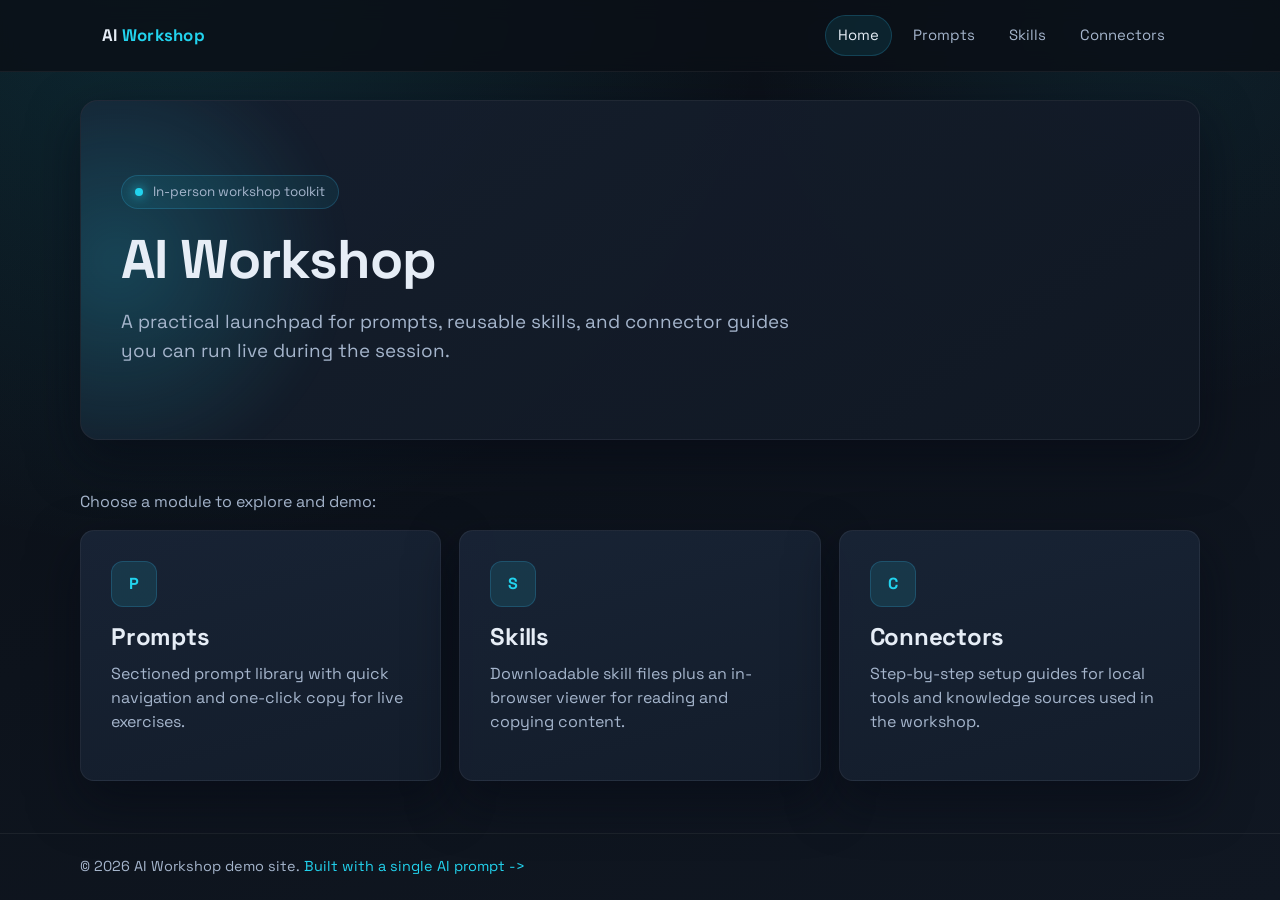
==== index.html @ 91f85812 "Iinitial build" ====
<!doctype html>
<html lang="en">
  <head>
    <meta charset="UTF-8" />
    <meta name="viewport" content="width=device-width, initial-scale=1.0" />
    <title>AI Workshop</title>
    <link rel="preconnect" href="https://fonts.googleapis.com" />
    <link rel="preconnect" href="https://fonts.gstatic.com" crossorigin />
    <link
      href="https://fonts.googleapis.com/css2?family=JetBrains+Mono:wght@400;600&family=Space+Grotesk:wght@400;500;700&display=swap"
      rel="stylesheet"
    />
    <link rel="stylesheet" href="styles.css" />
  </head>
  <body data-page="home">
    <div class="page-wrap">
      <header class="site-header">
        <div class="header-inner">
          <a class="brand" href="index.html">AI <span>Workshop</span></a>
          <nav class="site-nav" aria-label="Primary">
            <a class="nav-link" data-nav="home" href="index.html">Home</a>
            <a class="nav-link" data-nav="prompts" href="prompts.html">Prompts</a>
            <a class="nav-link" data-nav="skills" href="skills.html">Skills</a>
            <a class="nav-link" data-nav="connectors" href="connectors.html">Connectors</a>
          </nav>
        </div>
      </header>

      <main>
        <section class="hero reveal">
          <div class="kicker">In-person workshop toolkit</div>
          <h1>AI Workshop</h1>
          <p>
            A practical launchpad for prompts, reusable skills, and connector guides you can run live during the session.
          </p>
        </section>

        <p class="section-intro reveal">Choose a module to explore and demo:</p>

        <section class="card-grid reveal" aria-label="Workshop sections">
          <a class="card tile-link" href="prompts.html">
            <div class="tile-icon">P</div>
            <h3>Prompts</h3>
            <p>Sectioned prompt library with quick navigation and one-click copy for live exercises.</p>
          </a>

          <a class="card tile-link" href="skills.html">
            <div class="tile-icon">S</div>
            <h3>Skills</h3>
            <p>Downloadable skill files plus an in-browser viewer for reading and copying content.</p>
          </a>

          <a class="card tile-link" href="connectors.html">
            <div class="tile-icon">C</div>
            <h3>Connectors</h3>
            <p>Step-by-step setup guides for local tools and knowledge sources used in the workshop.</p>
          </a>
        </section>
      </main>

      <footer class="site-footer">
        <div class="footer-inner">
          <span>&copy; <span data-year></span> AI Workshop demo site.</span>
          <span> </span>
          <a href="prompt.html">Built with a single AI prompt -&gt;</a>
        </div>
      </footer>
    </div>

    <script src="script.js"></script>
  </body>
</html>
---- styles.css ----
:root {
  --bg-0: #0a0f16;
  --bg-1: #101722;
  --surface-0: #141c29;
  --surface-1: #192435;
  --border: rgba(56, 189, 248, 0.2);
  --text-0: #e6edf6;
  --text-1: #a5b5cc;
  --accent: #22d3ee;
  --accent-soft: rgba(34, 211, 238, 0.2);
  --shadow: 0 20px 50px rgba(5, 10, 20, 0.55);
  --header-height: 72px;
  --radius-lg: 18px;
  --radius-md: 14px;
  --radius-sm: 10px;
}

* {
  box-sizing: border-box;
}

html {
  scroll-behavior: smooth;
}

body {
  margin: 0;
  font-family: "Space Grotesk", sans-serif;
  color: var(--text-0);
  background:
    radial-gradient(circle at 12% -8%, rgba(34, 211, 238, 0.14), transparent 42%),
    radial-gradient(circle at 90% 0%, rgba(34, 211, 238, 0.08), transparent 28%),
    linear-gradient(160deg, var(--bg-0), var(--bg-1));
  min-height: 100vh;
  line-height: 1.5;
}

a {
  color: inherit;
}

img,
svg {
  display: block;
  max-width: 100%;
}

.page-wrap {
  min-height: 100vh;
  display: flex;
  flex-direction: column;
}

.site-header {
  position: sticky;
  top: 0;
  z-index: 100;
  height: var(--header-height);
  backdrop-filter: blur(10px);
  background: rgba(10, 15, 22, 0.82);
  border-bottom: 1px solid rgba(255, 255, 255, 0.06);
}

.header-inner {
  max-width: 1120px;
  margin: 0 auto;
  padding: 0 22px;
  height: 100%;
  display: flex;
  align-items: center;
  justify-content: space-between;
  gap: 20px;
  min-width: 0;
}

.brand {
  text-decoration: none;
  font-weight: 700;
  letter-spacing: 0.015em;
  font-size: 1.05rem;
  color: var(--text-0);
}

.brand span {
  color: var(--accent);
}

.site-nav {
  display: flex;
  align-items: center;
  gap: 8px;
  min-width: 0;
}

.nav-link {
  text-decoration: none;
  color: var(--text-1);
  padding: 8px 12px;
  border-radius: 999px;
  border: 1px solid transparent;
  font-size: 0.93rem;
  white-space: nowrap;
  transition: color 180ms ease, border-color 180ms ease, background-color 180ms ease;
}

.nav-link:hover,
.nav-link.is-active {
  color: var(--text-0);
  border-color: var(--border);
  background: rgba(34, 211, 238, 0.1);
}

main {
  width: min(1120px, 100% - 44px);
  margin: 28px auto 0;
  flex: 1;
}

.hero {
  position: relative;
  overflow: hidden;
  border: 1px solid rgba(255, 255, 255, 0.06);
  background: linear-gradient(145deg, rgba(22, 31, 46, 0.95), rgba(17, 24, 36, 0.95));
  border-radius: var(--radius-lg);
  padding: 74px 40px;
  box-shadow: var(--shadow);
}

.hero::before {
  content: "";
  position: absolute;
  inset: -30% auto auto -20%;
  width: 520px;
  height: 520px;
  background: radial-gradient(circle, rgba(34, 211, 238, 0.22), transparent 60%);
  filter: blur(16px);
  animation: pulse-glow 8s ease-in-out infinite alternate;
  pointer-events: none;
}

@keyframes pulse-glow {
  from {
    transform: translate3d(0, 0, 0) scale(1);
    opacity: 0.7;
  }
  to {
    transform: translate3d(24px, -12px, 0) scale(1.07);
    opacity: 1;
  }
}

.hero > * {
  position: relative;
  z-index: 1;
}

.kicker {
  display: inline-flex;
  align-items: center;
  gap: 10px;
  border: 1px solid var(--border);
  border-radius: 999px;
  font-size: 0.84rem;
  color: var(--text-1);
  background: rgba(34, 211, 238, 0.08);
  padding: 6px 13px;
}

.kicker::before {
  content: "";
  width: 8px;
  height: 8px;
  border-radius: 999px;
  background: var(--accent);
  box-shadow: 0 0 12px var(--accent);
}

h1,
h2,
h3 {
  margin: 0;
  line-height: 1.2;
}

.hero h1 {
  margin-top: 18px;
  font-size: clamp(2rem, 6vw, 3.4rem);
  letter-spacing: -0.02em;
}

.hero p {
  margin: 16px 0 0;
  max-width: 680px;
  color: var(--text-1);
  font-size: clamp(1rem, 2.3vw, 1.18rem);
}

.section-intro {
  margin: 50px 0 16px;
  color: var(--text-1);
}

.card-grid {
  display: grid;
  grid-template-columns: repeat(auto-fit, minmax(280px, 1fr));
  gap: 18px;
}

.card {
  background: linear-gradient(165deg, rgba(25, 36, 54, 0.95), rgba(20, 29, 44, 0.95));
  border: 1px solid rgba(255, 255, 255, 0.06);
  border-radius: var(--radius-md);
  box-shadow: var(--shadow);
}

.tile-link {
  text-decoration: none;
  display: block;
  padding: 30px;
  min-height: 240px;
  transition: transform 220ms ease, border-color 220ms ease, box-shadow 220ms ease;
}

.tile-link:hover {
  transform: translateY(-5px);
  border-color: var(--border);
  box-shadow: 0 24px 55px rgba(4, 9, 19, 0.62), 0 0 0 1px var(--accent-soft) inset;
}

.tile-icon {
  width: 46px;
  height: 46px;
  border-radius: 12px;
  display: grid;
  place-items: center;
  font-weight: 700;
  color: var(--accent);
  background: rgba(34, 211, 238, 0.12);
  border: 1px solid var(--border);
  margin-bottom: 16px;
}

.tile-link h3 {
  font-size: 1.5rem;
  letter-spacing: -0.01em;
}

.tile-link p {
  color: var(--text-1);
  margin-top: 10px;
}

.page-title {
  margin-bottom: 8px;
  font-size: clamp(1.6rem, 3vw, 2.3rem);
  letter-spacing: -0.02em;
}

.page-subtitle {
  margin: 0;
  color: var(--text-1);
  max-width: 760px;
}

.quick-nav {
  position: sticky;
  top: calc(var(--header-height) + 10px);
  z-index: 60;
  margin: 26px 0;
  padding: 10px;
  border-radius: var(--radius-md);
  border: 1px solid rgba(255, 255, 255, 0.06);
  background: rgba(13, 20, 32, 0.85);
  backdrop-filter: blur(6px);
  display: flex;
  gap: 10px;
  overflow-x: auto;
}

.quick-nav-pill {
  appearance: none;
  border: 1px solid rgba(255, 255, 255, 0.14);
  background: rgba(255, 255, 255, 0.02);
  color: var(--text-1);
  border-radius: 999px;
  padding: 8px 14px;
  font: inherit;
  white-space: nowrap;
  cursor: pointer;
  transition: border-color 180ms ease, color 180ms ease, background-color 180ms ease;
}

.quick-nav-pill:hover,
.quick-nav-pill.is-active {
  color: var(--text-0);
  border-color: var(--border);
  background: rgba(34, 211, 238, 0.12);
}

.prompt-section {
  margin: 0 0 34px;
  padding: 26px;
}

.prompt-section h2 {
  margin-bottom: 10px;
}

.prompt-section > p {
  margin: 0 0 18px;
  color: var(--text-1);
}

.prompt-list {
  display: grid;
  gap: 14px;
}

.prompt-card {
  border: 1px solid rgba(255, 255, 255, 0.08);
  border-radius: var(--radius-sm);
  background: rgba(11, 16, 27, 0.65);
  padding: 16px;
}

.prompt-card-head {
  display: flex;
  justify-content: space-between;
  align-items: center;
  gap: 12px;
  margin-bottom: 10px;
}

.prompt-card h3 {
  font-size: 1.02rem;
}

.code-panel {
  position: relative;
  border: 1px solid rgba(255, 255, 255, 0.08);
  border-radius: var(--radius-sm);
  background: rgba(8, 12, 20, 0.94);
  overflow: hidden;
}

.code-scroll {
  max-height: 68vh;
  overflow: auto;
}

pre {
  margin: 0;
  padding: 16px;
  font-family: "JetBrains Mono", monospace;
  color: #d9f4ff;
  white-space: pre-wrap;
  word-break: break-word;
  font-size: 0.92rem;
  line-height: 1.55;
}

.btn,
.btn-inline,
.copy-btn {
  appearance: none;
  border: 1px solid var(--border);
  background: rgba(34, 211, 238, 0.12);
  color: var(--text-0);
  border-radius: 10px;
  padding: 8px 12px;
  font: inherit;
  font-size: 0.88rem;
  text-decoration: none;
  display: inline-flex;
  align-items: center;
  justify-content: center;
  cursor: pointer;
  transition: transform 180ms ease, background-color 180ms ease, border-color 180ms ease;
}

.btn:hover,
.btn-inline:hover,
.copy-btn:hover {
  transform: translateY(-1px);
  background: rgba(34, 211, 238, 0.2);
}

.copy-btn {
  padding: 6px 10px;
}

.card-body {
  padding: 20px;
  display: grid;
  gap: 8px;
}

.card-body p {
  margin: 0;
  color: var(--text-1);
}

.card-actions {
  display: flex;
  gap: 10px;
  flex-wrap: wrap;
  margin-top: 6px;
}

.viewer-header {
  display: flex;
  justify-content: space-between;
  align-items: flex-start;
  gap: 16px;
  margin-bottom: 16px;
}

.viewer-actions {
  display: flex;
  gap: 10px;
  flex-wrap: wrap;
}

.viewer-panel {
  position: relative;
  border-radius: var(--radius-md);
}

.viewer-copy {
  position: absolute;
  top: 10px;
  right: 10px;
  z-index: 2;
}

.not-found {
  padding: 30px;
}

.not-found p {
  color: var(--text-1);
}

.not-found a {
  color: var(--accent);
}

.site-footer {
  border-top: 1px solid rgba(255, 255, 255, 0.06);
  margin-top: 50px;
  padding: 22px;
}

.footer-inner {
  max-width: 1120px;
  margin: 0 auto;
  color: var(--text-1);
  font-size: 0.9rem;
}

.footer-inner a {
  color: var(--accent);
  text-decoration: none;
}

.footer-inner a:hover {
  text-decoration: underline;
}

.reveal {
  opacity: 0;
  transform: translateY(12px);
  transition: opacity 300ms ease, transform 300ms ease;
}

.reveal.is-visible {
  opacity: 1;
  transform: translateY(0);
}

@media (max-width: 900px) {
  .hero {
    padding: 58px 26px;
  }

  .prompt-section {
    padding: 20px;
  }
}

@media (max-width: 700px) {
  :root {
    --header-height: 64px;
  }

  .header-inner {
    padding: 0 14px;
    gap: 8px;
  }

  .brand {
    font-size: 0.95rem;
    flex: 0 0 auto;
  }

  .site-nav {
    gap: 4px;
    overflow-x: auto;
    scrollbar-width: none;
    -ms-overflow-style: none;
    padding-bottom: 2px;
  }

  .site-nav::-webkit-scrollbar {
    display: none;
  }

  .nav-link {
    padding: 7px 10px;
    font-size: 0.82rem;
  }

  main {
    width: min(1120px, 100% - 26px);
    margin-top: 18px;
  }

  .hero h1 {
    margin-top: 14px;
  }

  .tile-link {
    min-height: 200px;
    padding: 22px;
  }

  .quick-nav {
    top: calc(var(--header-height) + 6px);
    margin: 18px 0;
  }

  pre {
    font-size: 0.86rem;
  }
}
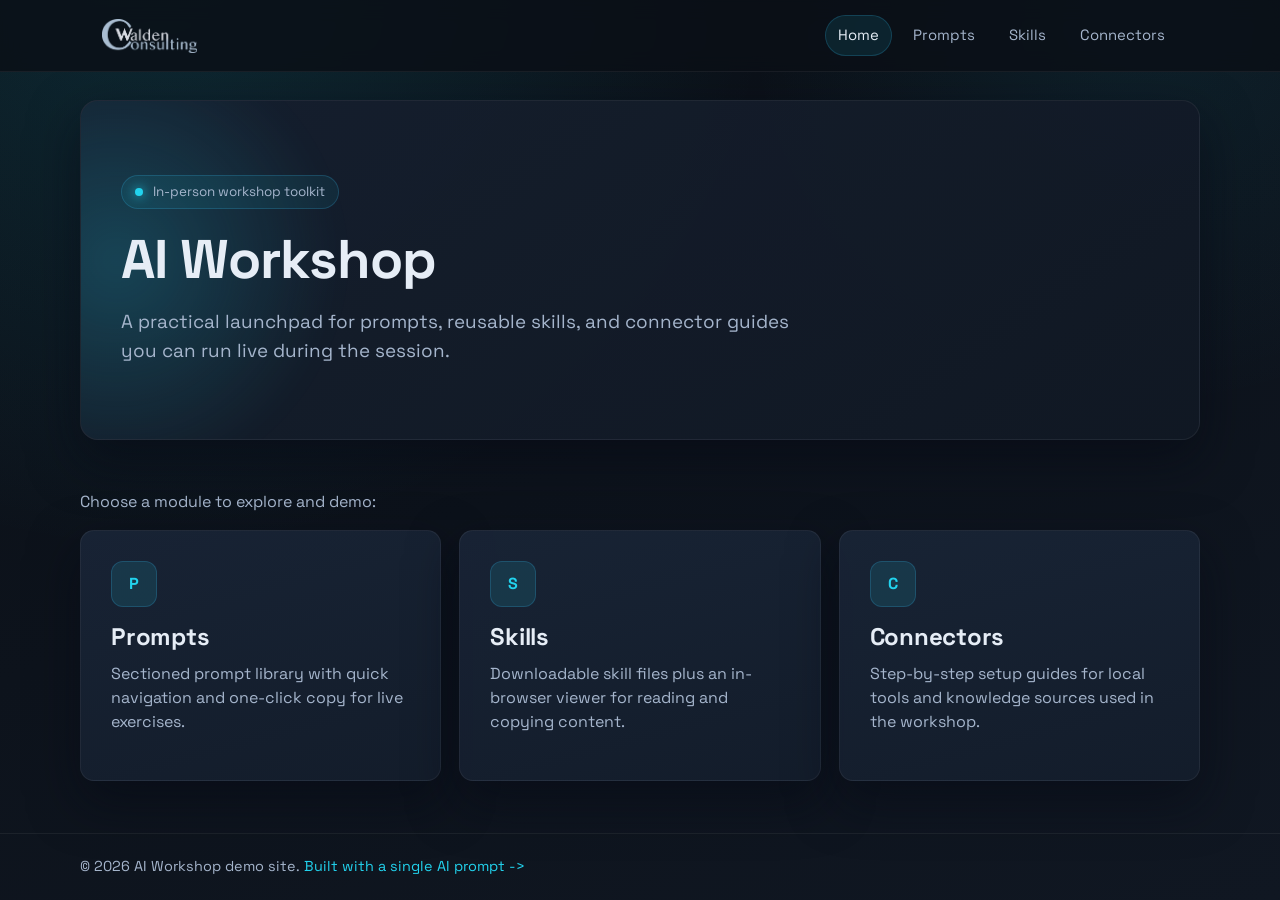
==== commit f5d3c4c5: "Added branding logo" ====
--- a/index.html
+++ b/index.html
@@ -16,7 +16,9 @@
     <div class="page-wrap">
       <header class="site-header">
         <div class="header-inner">
-          <a class="brand" href="index.html">AI <span>Workshop</span></a>
+          <a class="brand" href="index.html" aria-label="Walden Consulting home">
+            <img class="brand-logo" src="img/waldenconsulting_color_1.webp" alt="Walden Consulting" />
+          </a>
           <nav class="site-nav" aria-label="Primary">
             <a class="nav-link" data-nav="home" href="index.html">Home</a>
             <a class="nav-link" data-nav="prompts" href="prompts.html">Prompts</a>
--- a/styles.css
+++ b/styles.css
@@ -75,14 +75,14 @@
 
 .brand {
   text-decoration: none;
-  font-weight: 700;
-  letter-spacing: 0.015em;
-  font-size: 1.05rem;
-  color: var(--text-0);
-}
-
-.brand span {
-  color: var(--accent);
+  display: inline-flex;
+  align-items: center;
+  flex: 0 0 auto;
+}
+
+.brand-logo {
+  height: 34px;
+  width: auto;
 }
 
 .site-nav {
@@ -499,8 +499,11 @@
   }
 
   .brand {
-    font-size: 0.95rem;
     flex: 0 0 auto;
+  }
+
+  .brand-logo {
+    height: 28px;
   }
 
   .site-nav {
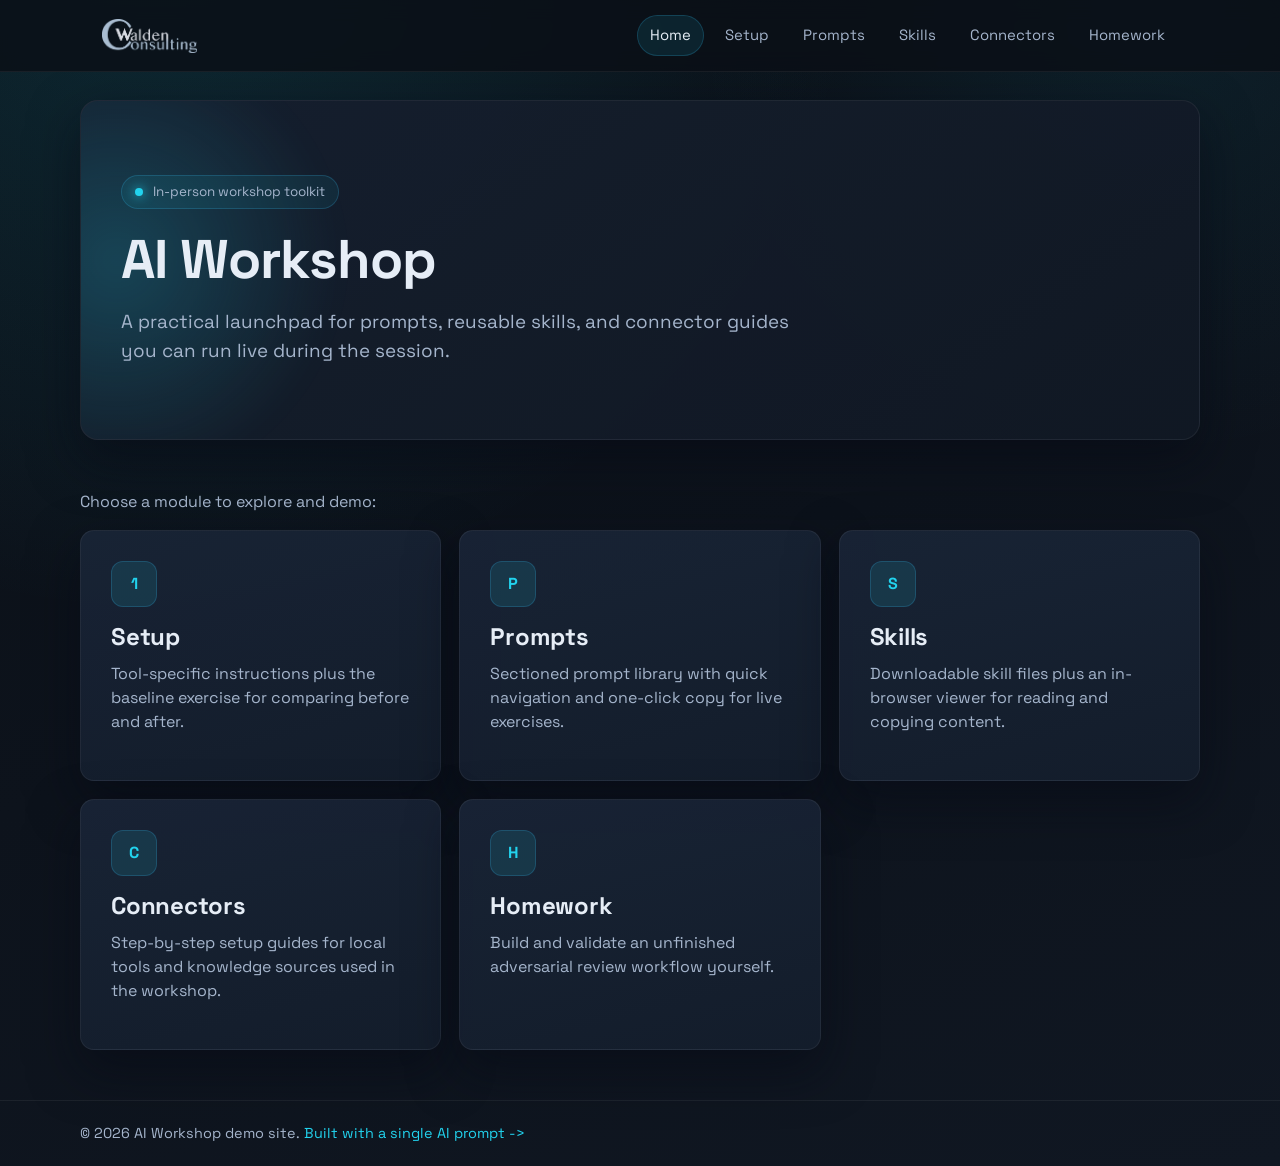
==== commit 602f9580: "Added resources" ====
--- a/index.html
+++ b/index.html
@@ -21,9 +21,11 @@
           </a>
           <nav class="site-nav" aria-label="Primary">
             <a class="nav-link" data-nav="home" href="index.html">Home</a>
+            <a class="nav-link" data-nav="setup" href="setup.html">Setup</a>
             <a class="nav-link" data-nav="prompts" href="prompts.html">Prompts</a>
             <a class="nav-link" data-nav="skills" href="skills.html">Skills</a>
             <a class="nav-link" data-nav="connectors" href="connectors.html">Connectors</a>
+            <a class="nav-link" data-nav="homework" href="homework.html">Homework</a>
           </nav>
         </div>
       </header>
@@ -40,6 +42,12 @@
         <p class="section-intro reveal">Choose a module to explore and demo:</p>
 
         <section class="card-grid reveal" aria-label="Workshop sections">
+          <a class="card tile-link" href="setup.html">
+            <div class="tile-icon">1</div>
+            <h3>Setup</h3>
+            <p>Tool-specific instructions plus the baseline exercise for comparing before and after.</p>
+          </a>
+
           <a class="card tile-link" href="prompts.html">
             <div class="tile-icon">P</div>
             <h3>Prompts</h3>
@@ -57,6 +65,12 @@
             <h3>Connectors</h3>
             <p>Step-by-step setup guides for local tools and knowledge sources used in the workshop.</p>
           </a>
+
+          <a class="card tile-link" href="homework.html">
+            <div class="tile-icon">H</div>
+            <h3>Homework</h3>
+            <p>Build and validate an unfinished adversarial review workflow yourself.</p>
+          </a>
         </section>
       </main>
 
--- a/styles.css
+++ b/styles.css
@@ -333,6 +333,24 @@
 
 .prompt-card h3 {
   font-size: 1.02rem;
+}
+
+.prompt-card .code-panel {
+  max-height: calc(1.55em * 3 + 32px);
+  overflow: auto;
+}
+
+.prompt-card .markdown-body {
+  font-family: "JetBrains Mono", monospace;
+  color: #d9f4ff;
+  font-size: 0.92rem;
+  line-height: 1.55;
+}
+
+.prompt-card .markdown-body p,
+.prompt-card .markdown-body ul,
+.prompt-card .markdown-body ol {
+  margin: 0;
 }
 
 .code-panel {
@@ -433,6 +451,59 @@
   z-index: 2;
 }
 
+.markdown-body {
+  padding: 16px;
+  color: var(--text-0);
+  line-height: 1.6;
+}
+
+.markdown-body > :first-child {
+  margin-top: 0;
+}
+
+.markdown-body > :last-child {
+  margin-bottom: 0;
+}
+
+.markdown-body h1,
+.markdown-body h2,
+.markdown-body h3 {
+  line-height: 1.25;
+  margin: 1.1em 0 0.45em;
+}
+
+.markdown-body p,
+.markdown-body ul,
+.markdown-body ol {
+  margin: 0 0 0.85em;
+}
+
+.markdown-body code {
+  font-family: "JetBrains Mono", monospace;
+  font-size: 0.9em;
+  color: #d9f4ff;
+  background: rgba(34, 211, 238, 0.12);
+  border: 1px solid rgba(34, 211, 238, 0.25);
+  border-radius: 6px;
+  padding: 0.1em 0.35em;
+}
+
+.markdown-body pre {
+  margin: 0 0 0.95em;
+  padding: 14px;
+  border: 1px solid rgba(255, 255, 255, 0.08);
+  border-radius: var(--radius-sm);
+  background: rgba(8, 12, 20, 0.94);
+  overflow: auto;
+}
+
+.markdown-body pre code {
+  background: transparent;
+  border: 0;
+  border-radius: 0;
+  padding: 0;
+}
+
 .not-found {
   padding: 30px;
 }
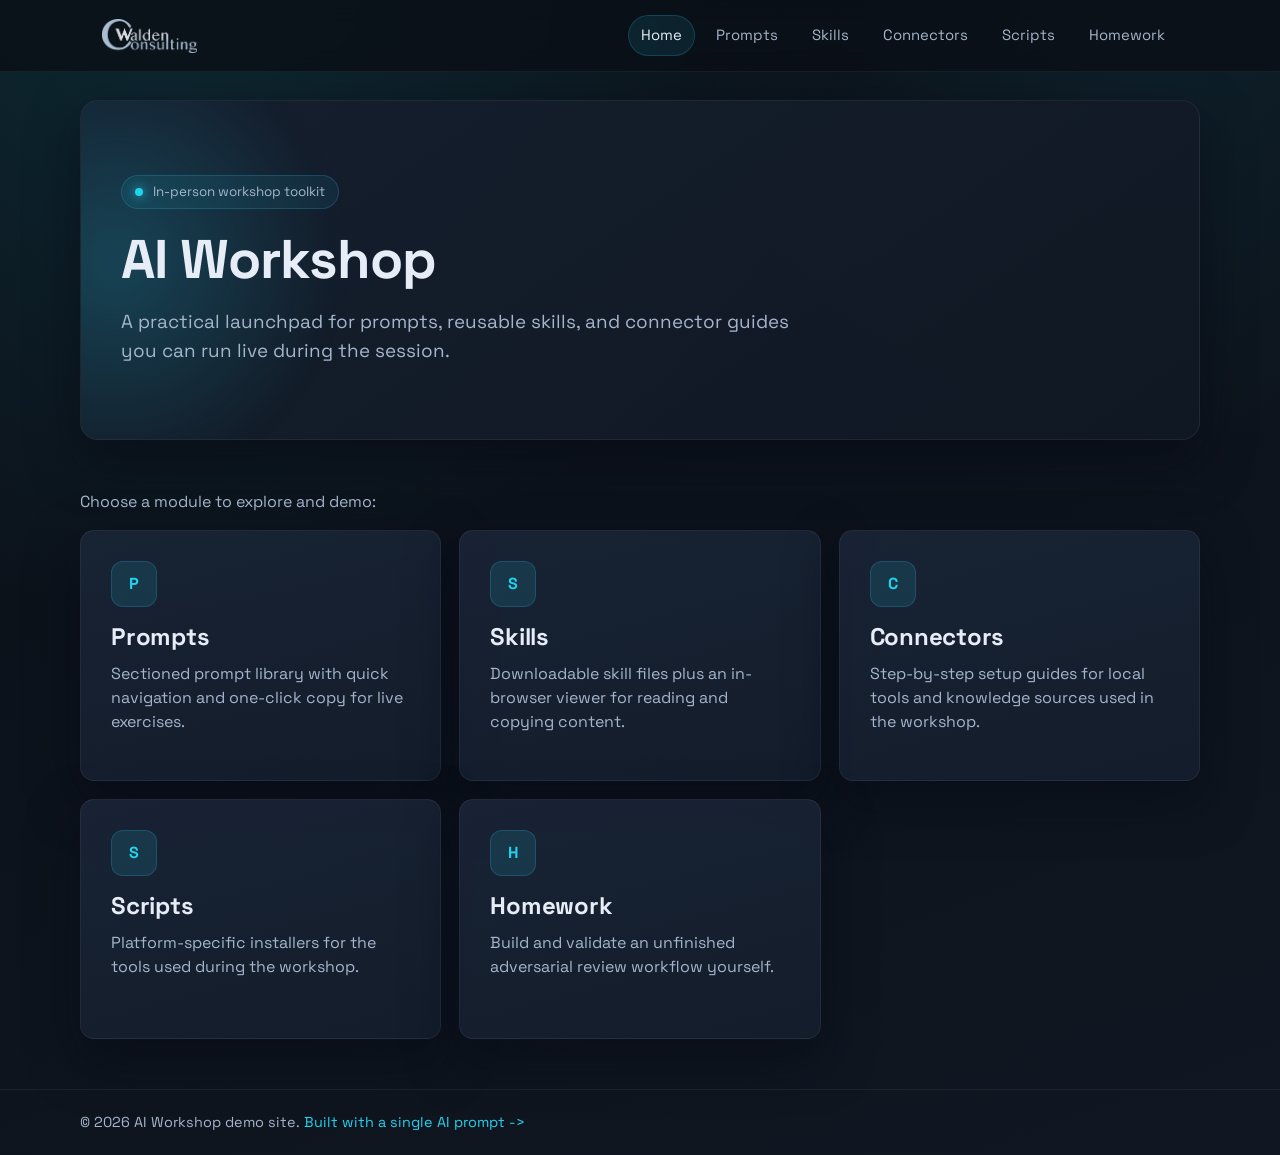
==== commit 5c9f5c67: "Scripts" ====
--- a/index.html
+++ b/index.html
@@ -21,10 +21,10 @@
           </a>
           <nav class="site-nav" aria-label="Primary">
             <a class="nav-link" data-nav="home" href="index.html">Home</a>
-            <a class="nav-link" data-nav="setup" href="setup.html">Setup</a>
             <a class="nav-link" data-nav="prompts" href="prompts.html">Prompts</a>
             <a class="nav-link" data-nav="skills" href="skills.html">Skills</a>
             <a class="nav-link" data-nav="connectors" href="connectors.html">Connectors</a>
+            <a class="nav-link" data-nav="scripts" href="scripts.html">Scripts</a>
             <a class="nav-link" data-nav="homework" href="homework.html">Homework</a>
           </nav>
         </div>
@@ -42,12 +42,6 @@
         <p class="section-intro reveal">Choose a module to explore and demo:</p>
 
         <section class="card-grid reveal" aria-label="Workshop sections">
-          <a class="card tile-link" href="setup.html">
-            <div class="tile-icon">1</div>
-            <h3>Setup</h3>
-            <p>Tool-specific instructions plus the baseline exercise for comparing before and after.</p>
-          </a>
-
           <a class="card tile-link" href="prompts.html">
             <div class="tile-icon">P</div>
             <h3>Prompts</h3>
@@ -64,6 +58,12 @@
             <div class="tile-icon">C</div>
             <h3>Connectors</h3>
             <p>Step-by-step setup guides for local tools and knowledge sources used in the workshop.</p>
+          </a>
+
+          <a class="card tile-link" href="scripts.html">
+            <div class="tile-icon">S</div>
+            <h3>Scripts</h3>
+            <p>Platform-specific installers for the tools used during the workshop.</p>
           </a>
 
           <a class="card tile-link" href="homework.html">
--- a/styles.css
+++ b/styles.css
@@ -336,8 +336,11 @@
 }
 
 .prompt-card .code-panel {
-  max-height: calc(1.55em * 3 + 32px);
+  height: calc(1.55em * 3 + 32px);
+  min-height: 96px;
+  max-height: none;
   overflow: auto;
+  resize: vertical;
 }
 
 .prompt-card .markdown-body {
@@ -362,8 +365,10 @@
 }
 
 .code-scroll {
+  min-height: 180px;
   max-height: 68vh;
   overflow: auto;
+  resize: vertical;
 }
 
 pre {
@@ -425,6 +430,52 @@
   margin-top: 6px;
 }
 
+.platform-tabs {
+  display: flex;
+  gap: 8px;
+  margin: 28px 0 18px;
+  border-bottom: 1px solid rgba(255, 255, 255, 0.1);
+}
+
+.platform-tab {
+  appearance: none;
+  border: 0;
+  border-bottom: 2px solid transparent;
+  background: transparent;
+  color: var(--text-1);
+  padding: 10px 14px;
+  font: inherit;
+  cursor: pointer;
+}
+
+.platform-tab:hover,
+.platform-tab.is-active {
+  color: var(--text-0);
+  border-bottom-color: var(--accent);
+}
+
+.download-panel {
+  padding: 26px;
+}
+
+.download-panel h2 {
+  margin-bottom: 8px;
+}
+
+.download-panel p,
+.download-steps {
+  color: var(--text-1);
+}
+
+.download-steps {
+  margin: 18px 0 24px;
+  padding-left: 22px;
+}
+
+.download-steps li + li {
+  margin-top: 8px;
+}
+
 .viewer-header {
   display: flex;
   justify-content: space-between;
@@ -442,6 +493,9 @@
 .viewer-panel {
   position: relative;
   border-radius: var(--radius-md);
+  max-height: 78vh;
+  overflow: auto;
+  resize: vertical;
 }
 
 .viewer-copy {
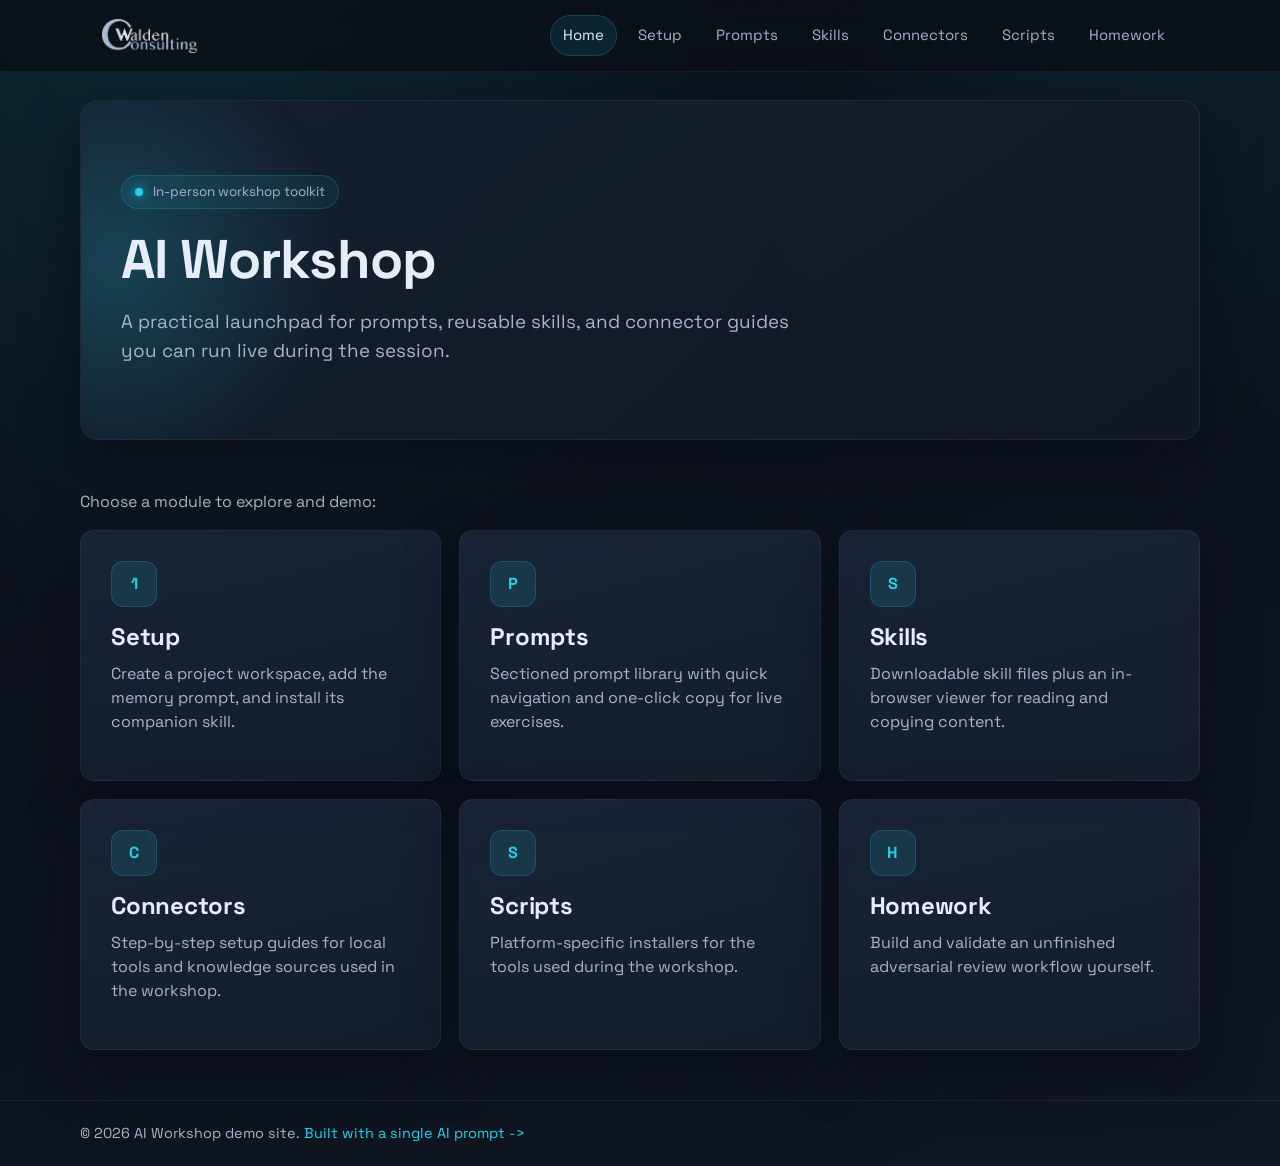
==== commit b3703316: "Fxed setup" ====
--- a/index.html
+++ b/index.html
@@ -21,6 +21,7 @@
           </a>
           <nav class="site-nav" aria-label="Primary">
             <a class="nav-link" data-nav="home" href="index.html">Home</a>
+            <a class="nav-link" data-nav="setup" href="setup.html">Setup</a>
             <a class="nav-link" data-nav="prompts" href="prompts.html">Prompts</a>
             <a class="nav-link" data-nav="skills" href="skills.html">Skills</a>
             <a class="nav-link" data-nav="connectors" href="connectors.html">Connectors</a>
@@ -42,6 +43,12 @@
         <p class="section-intro reveal">Choose a module to explore and demo:</p>
 
         <section class="card-grid reveal" aria-label="Workshop sections">
+          <a class="card tile-link" href="setup.html">
+            <div class="tile-icon">1</div>
+            <h3>Setup</h3>
+            <p>Create a project workspace, add the memory prompt, and install its companion skill.</p>
+          </a>
+
           <a class="card tile-link" href="prompts.html">
             <div class="tile-icon">P</div>
             <h3>Prompts</h3>
--- a/styles.css
+++ b/styles.css
@@ -543,12 +543,20 @@
 }
 
 .markdown-body pre {
+  position: relative;
   margin: 0 0 0.95em;
-  padding: 14px;
+  padding: 46px 14px 14px;
   border: 1px solid rgba(255, 255, 255, 0.08);
   border-radius: var(--radius-sm);
   background: rgba(8, 12, 20, 0.94);
   overflow: auto;
+}
+
+.markdown-copy {
+  position: absolute;
+  top: 10px;
+  right: 10px;
+  z-index: 1;
 }
 
 .markdown-body pre code {
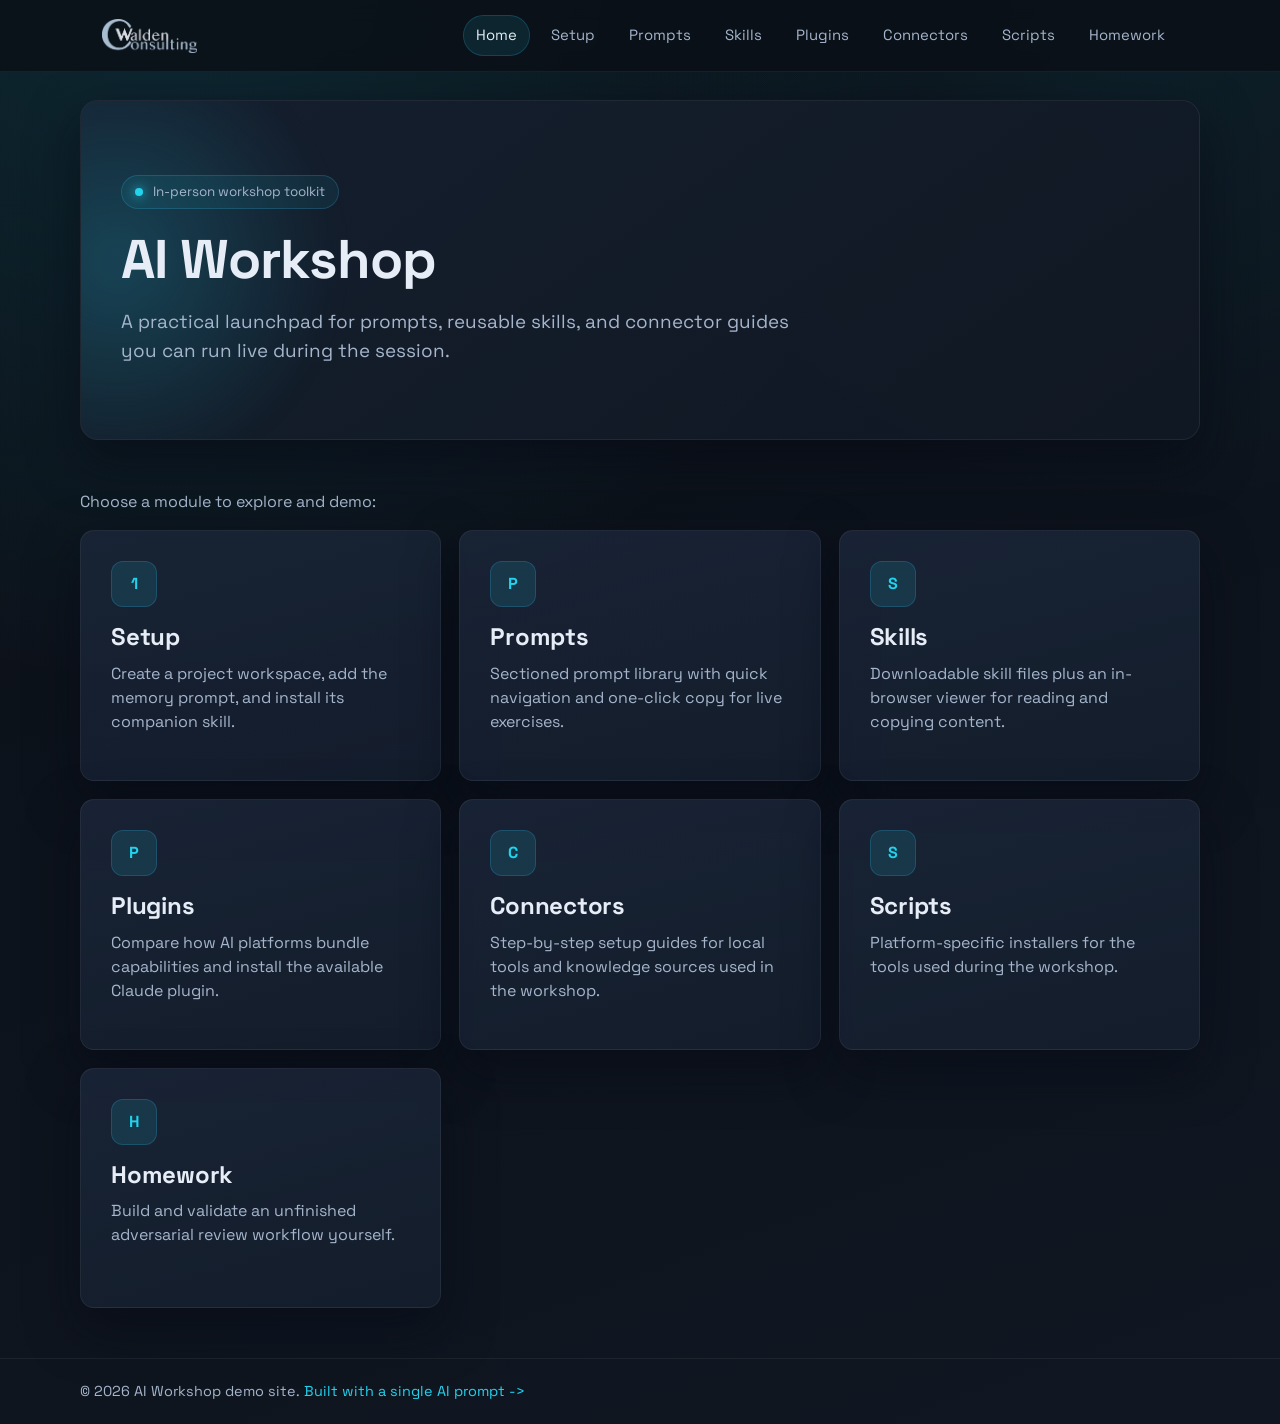
==== commit 9ffe525b: "Plugins" ====
--- a/index.html
+++ b/index.html
@@ -24,6 +24,7 @@
             <a class="nav-link" data-nav="setup" href="setup.html">Setup</a>
             <a class="nav-link" data-nav="prompts" href="prompts.html">Prompts</a>
             <a class="nav-link" data-nav="skills" href="skills.html">Skills</a>
+            <a class="nav-link" data-nav="plugins" href="plugins.html">Plugins</a>
             <a class="nav-link" data-nav="connectors" href="connectors.html">Connectors</a>
             <a class="nav-link" data-nav="scripts" href="scripts.html">Scripts</a>
             <a class="nav-link" data-nav="homework" href="homework.html">Homework</a>
@@ -61,6 +62,12 @@
             <p>Downloadable skill files plus an in-browser viewer for reading and copying content.</p>
           </a>
 
+          <a class="card tile-link" href="plugins.html">
+            <div class="tile-icon">P</div>
+            <h3>Plugins</h3>
+            <p>Compare how AI platforms bundle capabilities and install the available Claude plugin.</p>
+          </a>
+
           <a class="card tile-link" href="connectors.html">
             <div class="tile-icon">C</div>
             <h3>Connectors</h3>
@@ -90,6 +97,6 @@
       </footer>
     </div>
 
-    <script src="script.js"></script>
+    <script src="script.js?v=20260907-2"></script>
   </body>
 </html>
--- a/styles.css
+++ b/styles.css
@@ -423,6 +423,31 @@
   color: var(--text-1);
 }
 
+.component-type {
+  color: var(--accent) !important;
+  font-family: "JetBrains Mono", monospace;
+  font-size: 0.78rem;
+  text-transform: uppercase;
+}
+
+.plugin-components {
+  margin-top: 18px;
+}
+
+.plugin-steps {
+  color: var(--text-1);
+  margin: 18px 0;
+  padding-left: 22px;
+}
+
+.plugin-steps li + li {
+  margin-top: 8px;
+}
+
+.plugin-download {
+  margin: 18px 0;
+}
+
 .card-actions {
   display: flex;
   gap: 10px;
@@ -496,13 +521,6 @@
   max-height: 78vh;
   overflow: auto;
   resize: vertical;
-}
-
-.viewer-copy {
-  position: absolute;
-  top: 10px;
-  right: 10px;
-  z-index: 2;
 }
 
 .markdown-body {
@@ -545,18 +563,30 @@
 .markdown-body pre {
   position: relative;
   margin: 0 0 0.95em;
-  padding: 46px 14px 14px;
+  padding: 14px;
   border: 1px solid rgba(255, 255, 255, 0.08);
   border-radius: var(--radius-sm);
   background: rgba(8, 12, 20, 0.94);
   overflow: auto;
 }
 
-.markdown-copy {
-  position: absolute;
+.markdown-copy,
+.code-copy {
+  position: sticky;
   top: 10px;
-  right: 10px;
+  display: flex;
+  width: fit-content;
+  margin: 0 0 10px auto;
   z-index: 1;
+}
+
+.code-scroll > pre {
+  min-height: 100%;
+}
+
+.code-scroll > pre > .markdown-copy,
+.code-scroll > pre > .code-copy {
+  top: 10px;
 }
 
 .markdown-body pre code {
